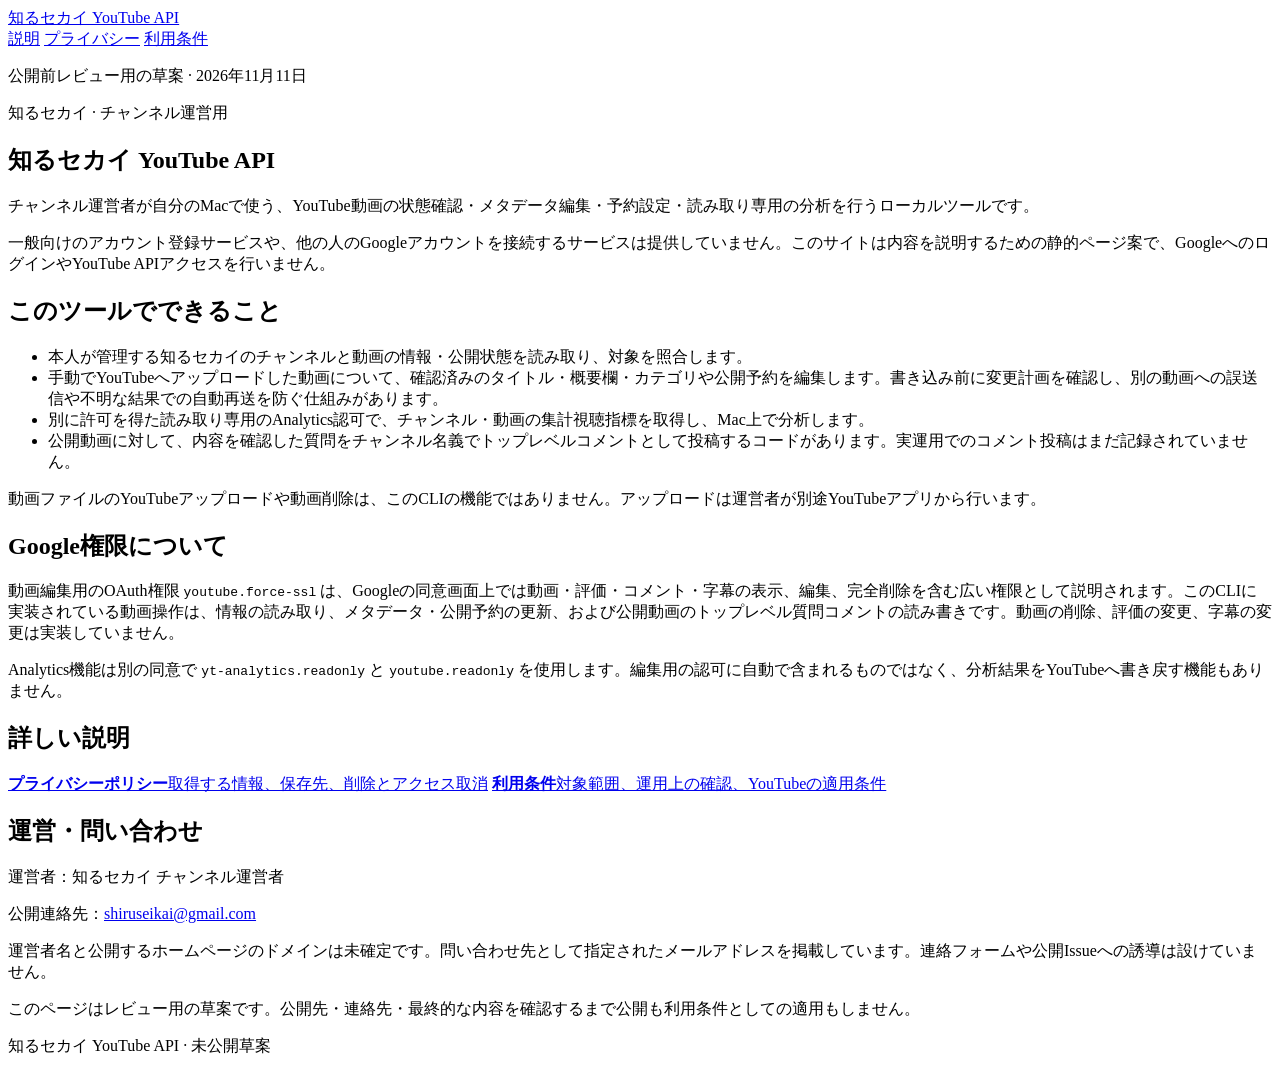
==== index.html @ 82c467ef "Add Shiru Sekai OAuth information page" ====
<!doctype html>
<html lang="ja">
<head>
  <meta charset="utf-8">
  <meta name="viewport" content="width=device-width, initial-scale=1">
  <meta name="robots" content="noindex,nofollow">
  <title>知るセカイ YouTube API | 説明（草案）</title>
  <link rel="stylesheet" href="style.css">
</head>
<body>
  <header class="site-header">
    <div class="wrap nav-wrap">
      <a class="brand" href="index.html">知るセカイ <span>YouTube API</span></a>
      <nav aria-label="サイト">
        <a aria-current="page" href="index.html">説明</a>
        <a href="privacy.html">プライバシー</a>
        <a href="terms.html">利用条件</a>
      </nav>
    </div>
  </header>
  <main class="wrap">
    <p class="draft">公開前レビュー用の草案 · 2026年11月11日</p>
    <section class="hero">
      <p class="eyebrow">知るセカイ · チャンネル運営用</p>
      <h1>知るセカイ YouTube API</h1>
      <p class="lead">チャンネル運営者が自分のMacで使う、YouTube動画の状態確認・メタデータ編集・予約設定・読み取り専用の分析を行うローカルツールです。</p>
      <p>一般向けのアカウント登録サービスや、他の人のGoogleアカウントを接続するサービスは提供していません。このサイトは内容を説明するための静的ページ案で、GoogleへのログインやYouTube APIアクセスを行いません。</p>
    </section>

    <section class="panel">
      <h2>このツールでできること</h2>
      <ul>
        <li>本人が管理する知るセカイのチャンネルと動画の情報・公開状態を読み取り、対象を照合します。</li>
        <li>手動でYouTubeへアップロードした動画について、確認済みのタイトル・概要欄・カテゴリや公開予約を編集します。書き込み前に変更計画を確認し、別の動画への誤送信や不明な結果での自動再送を防ぐ仕組みがあります。</li>
        <li>別に許可を得た読み取り専用のAnalytics認可で、チャンネル・動画の集計視聴指標を取得し、Mac上で分析します。</li>
        <li>公開動画に対して、内容を確認した質問をチャンネル名義でトップレベルコメントとして投稿するコードがあります。実運用でのコメント投稿はまだ記録されていません。</li>
      </ul>
      <p class="note">動画ファイルのYouTubeアップロードや動画削除は、このCLIの機能ではありません。アップロードは運営者が別途YouTubeアプリから行います。</p>
    </section>

    <section class="panel">
      <h2>Google権限について</h2>
      <p>動画編集用のOAuth権限 <code>youtube.force-ssl</code> は、Googleの同意画面上では動画・評価・コメント・字幕の表示、編集、完全削除を含む広い権限として説明されます。このCLIに実装されている動画操作は、情報の読み取り、メタデータ・公開予約の更新、および公開動画のトップレベル質問コメントの読み書きです。動画の削除、評価の変更、字幕の変更は実装していません。</p>
      <p>Analytics機能は別の同意で <code>yt-analytics.readonly</code> と <code>youtube.readonly</code> を使用します。編集用の認可に自動で含まれるものではなく、分析結果をYouTubeへ書き戻す機能もありません。</p>
    </section>

    <section class="panel">
      <h2>詳しい説明</h2>
      <div class="link-grid">
        <a class="card-link" href="privacy.html"><strong>プライバシーポリシー</strong><span>取得する情報、保存先、削除とアクセス取消</span></a>
        <a class="card-link" href="terms.html"><strong>利用条件</strong><span>対象範囲、運用上の確認、YouTubeの適用条件</span></a>
      </div>
    </section>

    <section class="panel">
      <h2>運営・問い合わせ</h2>
      <p>運営者：知るセカイ チャンネル運営者</p>
      <p>公開連絡先：<a href="mailto:shiruseikai@gmail.com">shiruseikai@gmail.com</a></p>
      <p class="note">運営者名と公開するホームページのドメインは未確定です。問い合わせ先として指定されたメールアドレスを掲載しています。連絡フォームや公開Issueへの誘導は設けていません。</p>
    </section>
    <p class="footnote">このページはレビュー用の草案です。公開先・連絡先・最終的な内容を確認するまで公開も利用条件としての適用もしません。</p>
  </main>
  <footer class="site-footer"><div class="wrap">知るセカイ YouTube API · 未公開草案</div></footer>
</body>
</html>
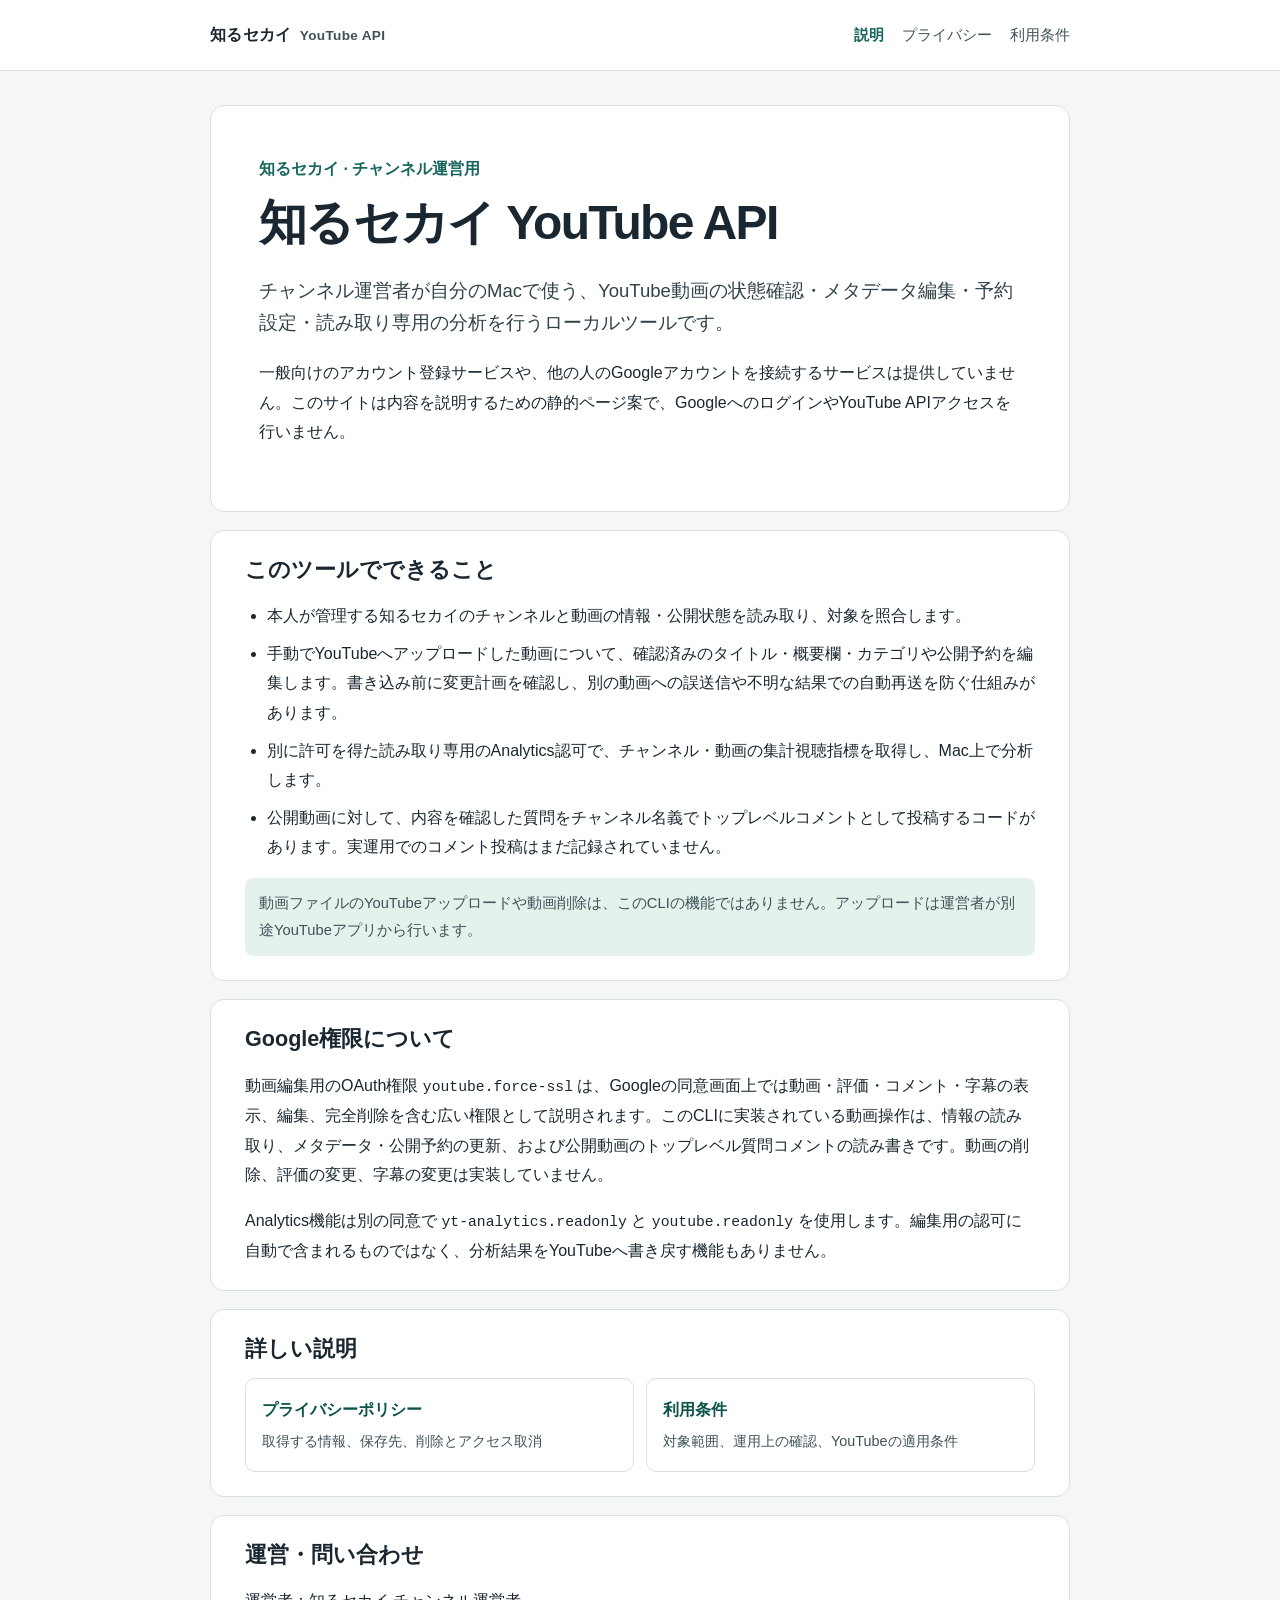
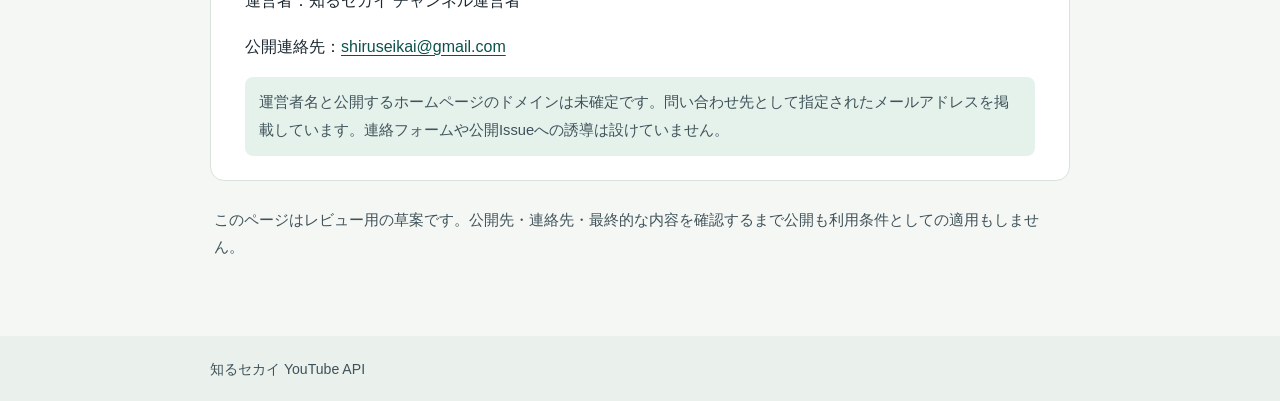
==== commit fa4fa504: "Remove draft labels from landing page" ====
--- a/index.html
+++ b/index.html
@@ -4,7 +4,7 @@
   <meta charset="utf-8">
   <meta name="viewport" content="width=device-width, initial-scale=1">
   <meta name="robots" content="noindex,nofollow">
-  <title>知るセカイ YouTube API | 説明（草案）</title>
+  <title>知るセカイ YouTube API | 説明</title>
   <link rel="stylesheet" href="style.css">
 </head>
 <body>
@@ -19,7 +19,6 @@
     </div>
   </header>
   <main class="wrap">
-    <p class="draft">公開前レビュー用の草案 · 2026年11月11日</p>
     <section class="hero">
       <p class="eyebrow">知るセカイ · チャンネル運営用</p>
       <h1>知るセカイ YouTube API</h1>
@@ -60,6 +59,6 @@
     </section>
     <p class="footnote">このページはレビュー用の草案です。公開先・連絡先・最終的な内容を確認するまで公開も利用条件としての適用もしません。</p>
   </main>
-  <footer class="site-footer"><div class="wrap">知るセカイ YouTube API · 未公開草案</div></footer>
+  <footer class="site-footer"><div class="wrap">知るセカイ YouTube API</div></footer>
 </body>
 </html>
--- a/style.css
+++ b/style.css
@@ -0,0 +1,86 @@
+:root {
+  color-scheme: light;
+  --ink: #1a2730;
+  --muted: #3f5259;
+  --paper: #f5f7f4;
+  --surface: #ffffff;
+  --line: #d8e1dc;
+  --accent: #17665e;
+  --accent-soft: #e5f2ec;
+  --warning: #775019;
+  --warning-bg: #fff2d6;
+}
+* { box-sizing: border-box; }
+html { background: var(--paper); }
+body {
+  margin: 0;
+  color: var(--ink);
+  font-family: -apple-system, BlinkMacSystemFont, "Hiragino Kaku Gothic ProN",
+    "Yu Gothic", Meiryo, sans-serif;
+  font-size: 16px;
+  line-height: 1.85;
+}
+a { color: #0c524b; text-underline-offset: .2em; }
+a:hover { color: #073c37; }
+.wrap { width: min(860px, calc(100% - 36px)); margin-inline: auto; }
+.site-header {
+  background: var(--surface);
+  border-bottom: 1px solid var(--line);
+}
+.nav-wrap {
+  min-height: 70px;
+  display: flex;
+  align-items: center;
+  justify-content: space-between;
+  gap: 24px;
+}
+.brand { color: var(--ink); text-decoration: none; font-weight: 750; letter-spacing: .02em; }
+.brand span { color: var(--muted); font-size: .85em; font-weight: 600; margin-left: .25em; }
+nav { display: flex; flex-wrap: wrap; gap: 18px; }
+nav a { color: var(--muted); text-decoration: none; font-size: .94rem; }
+nav a[aria-current="page"] { color: var(--accent); font-weight: 700; }
+main { padding-top: 34px; padding-bottom: 52px; }
+.draft {
+  display: inline-block;
+  margin: 0 0 20px;
+  padding: 4px 12px;
+  border-radius: 999px;
+  color: var(--warning);
+  background: var(--warning-bg);
+  font-size: .88rem;
+  font-weight: 700;
+}
+.hero, .panel, .prose section {
+  background: var(--surface);
+  border: 1px solid var(--line);
+  border-radius: 14px;
+}
+.hero { padding: clamp(24px, 5vw, 48px); margin-bottom: 18px; }
+.eyebrow { margin: 0; color: var(--accent); font-weight: 700; }
+h1 { margin: .2em 0 .45em; font-size: clamp(2rem, 5vw, 3rem); line-height: 1.25; letter-spacing: -.035em; }
+h2 { margin: 0 0 14px; font-size: 1.35rem; line-height: 1.4; }
+h3 { margin: 0 0 10px; font-size: 1.08rem; }
+.lead { color: #30434a; font-size: 1.16rem; line-height: 1.75; }
+.panel { padding: 24px clamp(20px, 4vw, 34px); margin: 18px 0; }
+.prose h1 { margin-bottom: 12px; }
+.prose section { padding: 22px clamp(20px, 4vw, 32px); margin: 18px 0; }
+.prose section h2 { color: #1e4c49; }
+.prose p:first-child { margin-top: 0; }
+.prose p:last-child, .panel p:last-child { margin-bottom: 0; }
+.scope { padding: 18px 20px; margin: 14px 0; background: #f7faf8; border-left: 4px solid var(--accent); border-radius: 6px; }
+ul { padding-left: 1.35em; }
+li + li { margin-top: 8px; }
+code { font-family: ui-monospace, SFMono-Regular, Menlo, monospace; font-size: .92em; overflow-wrap: anywhere; }
+.note, .footnote { color: var(--muted); font-size: .92rem; }
+.note { padding: 12px 14px; background: var(--accent-soft); border-radius: 8px; }
+.link-grid { display: grid; grid-template-columns: repeat(2, minmax(0, 1fr)); gap: 12px; }
+.card-link { display: grid; gap: 4px; padding: 16px; border: 1px solid var(--line); border-radius: 10px; text-decoration: none; }
+.card-link span { color: var(--muted); font-size: .9rem; }
+.footnote { padding: 8px 4px; }
+.site-footer { padding: 20px 0; color: var(--muted); background: #eaf0ec; font-size: .88rem; }
+@media (max-width: 650px) {
+  .nav-wrap { align-items: flex-start; flex-direction: column; padding-block: 14px; gap: 6px; }
+  nav { gap: 14px; }
+  .link-grid { grid-template-columns: 1fr; }
+}
+
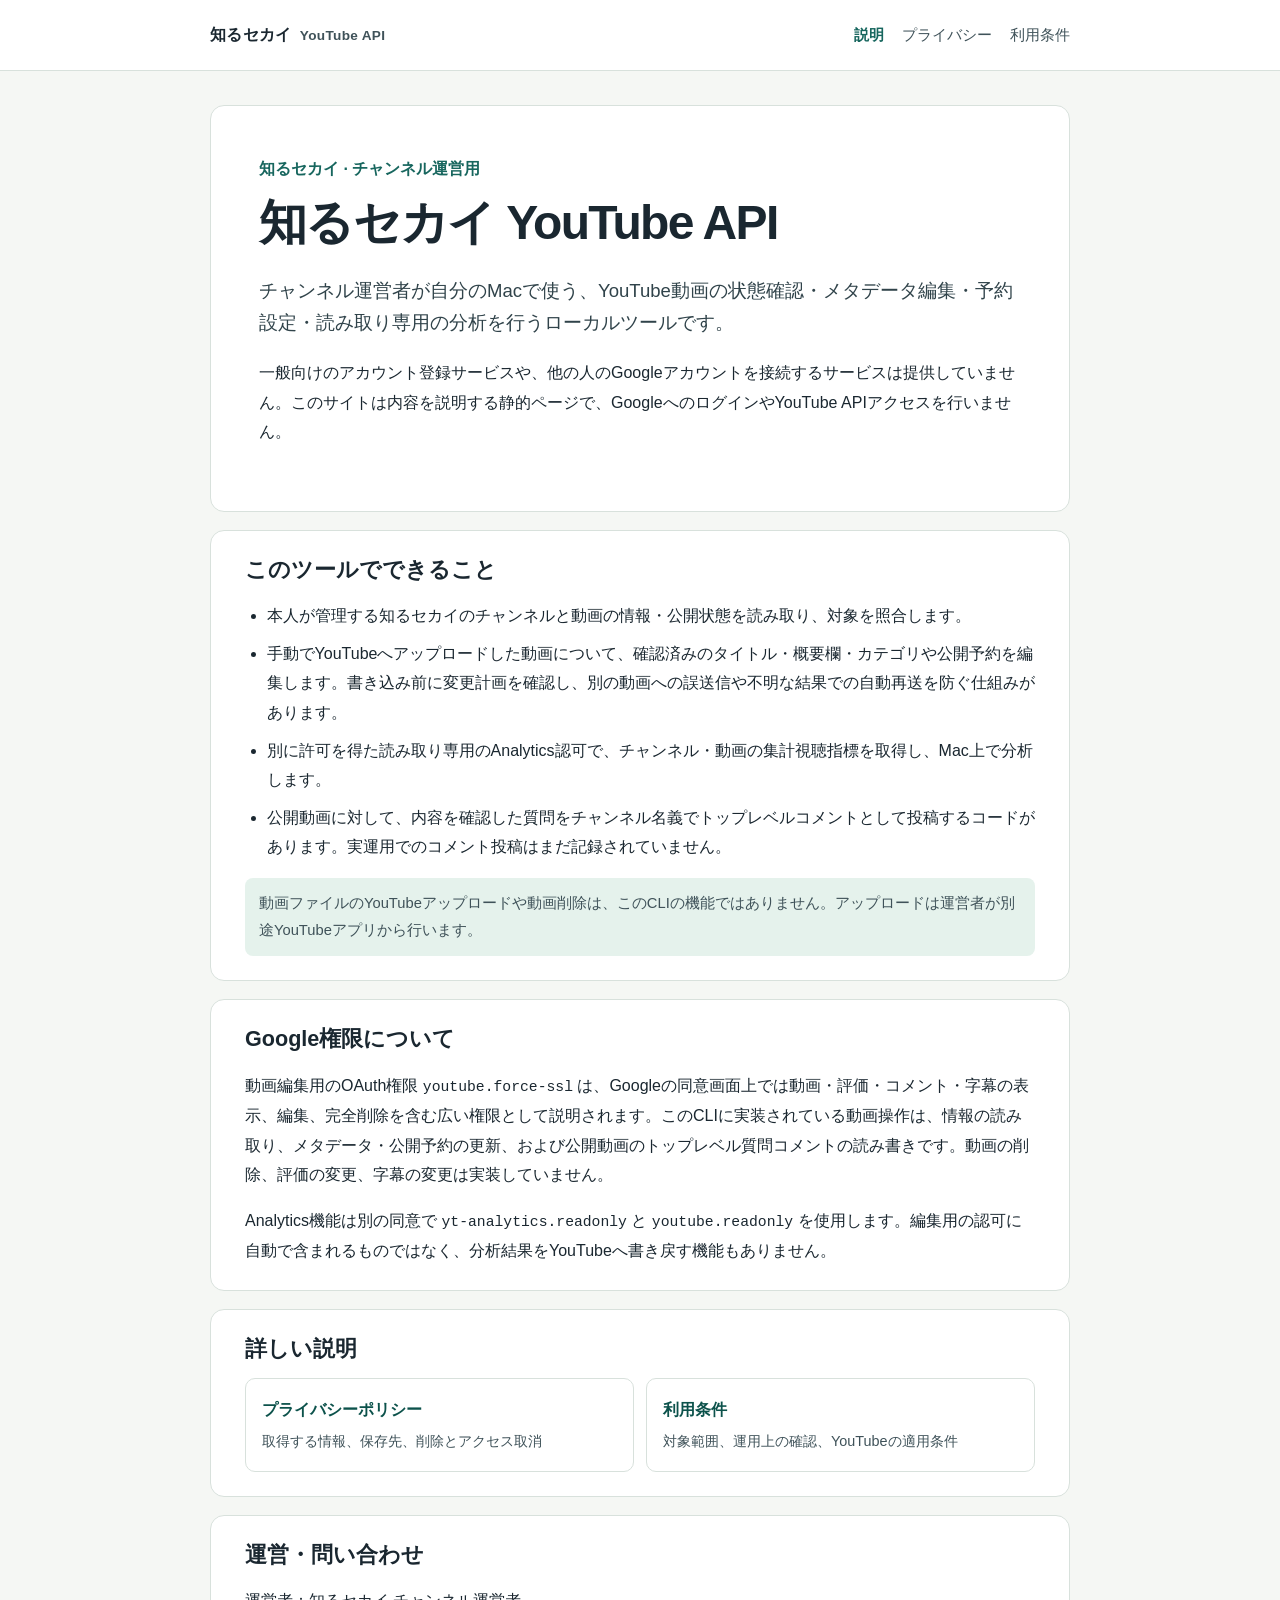
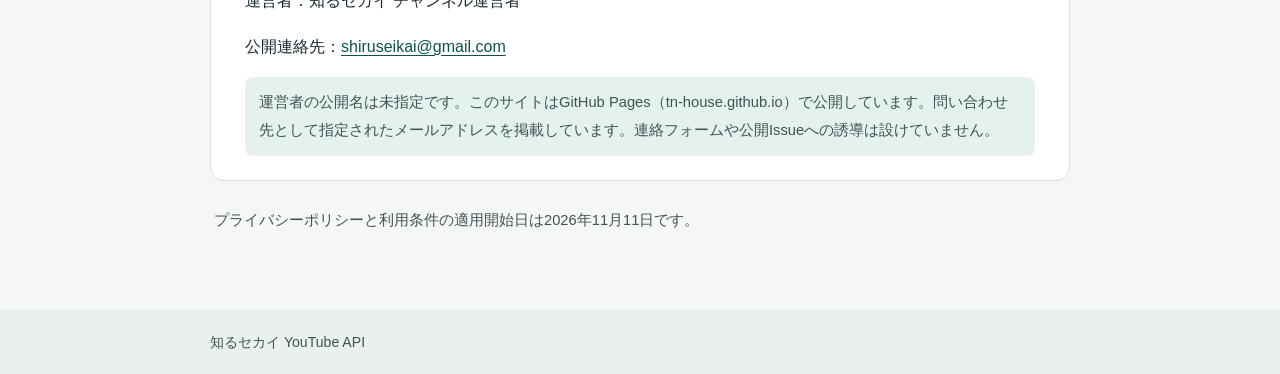
==== commit 5b4def8d: "Align homepage with published policy status" ====
--- a/index.html
+++ b/index.html
@@ -23,7 +23,7 @@
       <p class="eyebrow">知るセカイ · チャンネル運営用</p>
       <h1>知るセカイ YouTube API</h1>
       <p class="lead">チャンネル運営者が自分のMacで使う、YouTube動画の状態確認・メタデータ編集・予約設定・読み取り専用の分析を行うローカルツールです。</p>
-      <p>一般向けのアカウント登録サービスや、他の人のGoogleアカウントを接続するサービスは提供していません。このサイトは内容を説明するための静的ページ案で、GoogleへのログインやYouTube APIアクセスを行いません。</p>
+      <p>一般向けのアカウント登録サービスや、他の人のGoogleアカウントを接続するサービスは提供していません。このサイトは内容を説明する静的ページで、GoogleへのログインやYouTube APIアクセスを行いません。</p>
     </section>
 
     <section class="panel">
@@ -55,9 +55,9 @@
       <h2>運営・問い合わせ</h2>
       <p>運営者：知るセカイ チャンネル運営者</p>
       <p>公開連絡先：<a href="mailto:shiruseikai@gmail.com">shiruseikai@gmail.com</a></p>
-      <p class="note">運営者名と公開するホームページのドメインは未確定です。問い合わせ先として指定されたメールアドレスを掲載しています。連絡フォームや公開Issueへの誘導は設けていません。</p>
+      <p class="note">運営者の公開名は未指定です。このサイトはGitHub Pages（tn-house.github.io）で公開しています。問い合わせ先として指定されたメールアドレスを掲載しています。連絡フォームや公開Issueへの誘導は設けていません。</p>
     </section>
-    <p class="footnote">このページはレビュー用の草案です。公開先・連絡先・最終的な内容を確認するまで公開も利用条件としての適用もしません。</p>
+    <p class="footnote">プライバシーポリシーと利用条件の適用開始日は2026年11月11日です。</p>
   </main>
   <footer class="site-footer"><div class="wrap">知るセカイ YouTube API</div></footer>
 </body>
